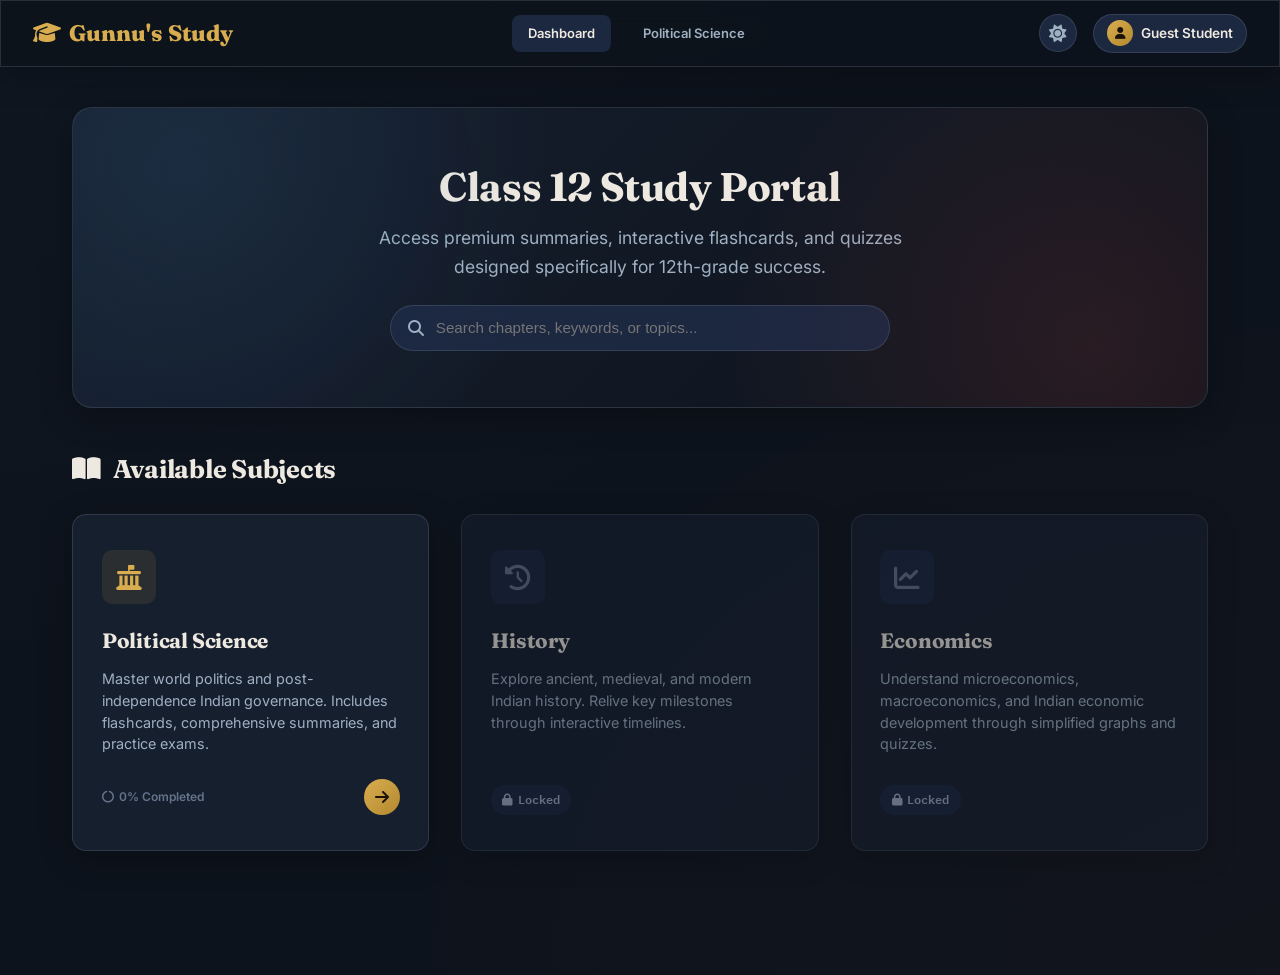
==== index.html @ feac38b7 "Initial commit: Restored dashboard study material portal with Visual Notes for Chapter 1" ====
<!DOCTYPE html>
<html lang="en" data-theme="dark">
<head>
  <meta charset="UTF-8">
  <meta name="viewport" content="width=device-width, initial-scale=1.0">
  <title>Gunnu's Study - Class 12 Portal</title>
  <!-- FontAwesome for Premium Icons -->
  <link rel="stylesheet" href="https://cdnjs.cloudflare.com/ajax/libs/font-awesome/6.4.0/css/all.min.css">
  <!-- Stylesheet -->
  <link rel="stylesheet" href="style.css">
</head>
<body>

  <!-- Glassmorphic Navbar -->
  <nav class="navbar glass">
    <a href="#" class="logo" id="nav-logo">
      <i class="fa-solid fa-graduation-cap"></i>
      <span>Gunnu's Study</span>
    </a>
    
    <div class="nav-links">
      <a href="#" class="nav-item active" id="nav-dashboard-link">Dashboard</a>
      <a href="#" class="nav-item" id="nav-polsci-link">Political Science</a>
    </div>

    <div class="nav-controls">
      <!-- Dark/Light Theme Toggle -->
      <button class="btn-theme" id="theme-toggle" aria-label="Toggle theme">
        <i class="fa-solid fa-sun"></i>
      </button>
      
      <!-- User Profile Badge -->
      <div class="user-badge">
        <div class="user-avatar">
          <i class="fa-solid fa-user"></i>
        </div>
        <span>Guest Student</span>
      </div>
    </div>
  </nav>

  <!-- Main Container -->
  <main class="main-container">

    <!-- VIEW 1: DASHBOARD -->
    <section id="view-dashboard" class="fade-in">
      <!-- Hero Section -->
      <div class="hero glass">
        <div class="hero-content">
          <h1>Class 12 Study Portal</h1>
          <p>Access premium summaries, interactive flashcards, and quizzes designed specifically for 12th-grade success.</p>
          <div class="search-box">
            <i class="fa-solid fa-magnifying-glass"></i>
            <input type="text" id="dashboard-search" placeholder="Search chapters, keywords, or topics...">
          </div>
        </div>
      </div>

      <!-- Subjects Grid -->
      <h2 class="dashboard-title">
        <i class="fa-solid fa-book-open"></i> Available Subjects
      </h2>
      <div class="subjects-grid">
        <!-- Political Science (Unlocked) -->
        <div class="subject-card glass" id="subject-card-polsci" style="cursor: pointer;">
          <div class="subject-icon">
            <i class="fa-solid fa-landmark-flag"></i>
          </div>
          <h3>Political Science</h3>
          <p>Master world politics and post-independence Indian governance. Includes flashcards, comprehensive summaries, and practice exams.</p>
          <div class="subject-footer">
            <span class="completion-status status-unread" id="dashboard-polsci-progress">
              <i class="fa-solid fa-circle-notch"></i> 0% Completed
            </span>
            <button class="btn-enter" aria-label="Enter Political Science">
              <i class="fa-solid fa-arrow-right"></i>
            </button>
          </div>
        </div>

        <!-- History (Locked) -->
        <div class="subject-card glass locked">
          <div class="subject-icon">
            <i class="fa-solid fa-clock-rotate-left"></i>
          </div>
          <h3>History</h3>
          <p>Explore ancient, medieval, and modern Indian history. Relive key milestones through interactive timelines.</p>
          <div class="subject-footer">
            <span class="badge-locked">
              <i class="fa-solid fa-lock"></i> Locked
            </span>
          </div>
        </div>

        <!-- Economics (Locked) -->
        <div class="subject-card glass locked">
          <div class="subject-icon">
            <i class="fa-solid fa-chart-line"></i>
          </div>
          <h3>Economics</h3>
          <p>Understand microeconomics, macroeconomics, and Indian economic development through simplified graphs and quizzes.</p>
          <div class="subject-footer">
            <span class="badge-locked">
              <i class="fa-solid fa-lock"></i> Locked
            </span>
          </div>
        </div>
      </div>
    </section>

    <!-- VIEW 2: SUBJECT DETAIL VIEW -->
    <section id="view-subject" class="fade-in" style="display: none;">
      <div class="subject-header-container">
        <button class="btn-back" id="btn-back-to-dashboard">
          <i class="fa-solid fa-arrow-left"></i> Back to Dashboard
        </button>
        
        <div class="subject-progress-container glass">
          <div class="progress-header">
            <span>Course Progress</span>
            <span id="subject-progress-text">0/4 Chapters (0%)</span>
          </div>
          <div class="progress-bar-bg">
            <div class="progress-bar-fill" id="subject-progress-bar"></div>
          </div>
        </div>
      </div>

      <div class="hero glass" style="padding: 2.5rem 2rem; margin-bottom: 2.5rem; text-align: left;">
        <h1 id="subject-view-title" style="font-size: 2.5rem; margin-bottom: 0.5rem;">Political Science</h1>
        <p id="subject-view-desc" style="margin: 0; max-width: 800px;">Explore the dynamics of World Politics and post-independence Indian Politics.</p>
      </div>

      <!-- Book 1 Sections (Contemporary World Politics) -->
      <div class="textbook-section">
        <h3 class="textbook-title">
          <i class="fa-solid fa-globe"></i> Book 1: Contemporary World Politics
        </h3>
        <div class="chapters-list" id="book1-chapters">
          <!-- Dynamically populated -->
        </div>
      </div>

      <!-- Book 2 Sections (Politics in India Since Independence) -->
      <div class="textbook-section">
        <h3 class="textbook-title">
          <i class="fa-solid fa-map-location-dot"></i> Book 2: Politics in India Since Independence
        </h3>
        <div class="chapters-list" id="book2-chapters">
          <!-- Dynamically populated -->
        </div>
      </div>
    </section>

    <!-- VIEW 3: CHAPTER STUDY VIEW -->
    <section id="view-chapter" class="fade-in" style="display: none;">
      <div style="margin-bottom: 2rem;">
        <button class="btn-back" id="btn-back-to-subject">
          <i class="fa-solid fa-arrow-left"></i> Back to Subject
        </button>
      </div>

      <div class="chapter-detail-grid">
        
        <!-- Sidebar Navigation -->
        <aside class="chapter-sidebar glass">
          <h3 class="sidebar-title">Book Chapters</h3>
          <ul class="sidebar-menu" id="sidebar-chapters-list">
            <!-- Dynamically populated -->
          </ul>
        </aside>

        <!-- Main Workspace -->
        <main class="study-workspace">
          
          <!-- Workspace Header -->
          <div class="study-header">
            <div class="study-header-top">
              <div>
                <span class="chapter-number" id="study-chapter-number">Chapter 1</span>
                <h2 class="study-title" id="study-chapter-title">The End of Bipolarity</h2>
              </div>
              <button class="btn-complete-checkbox" id="btn-toggle-complete">
                <i class="fa-regular fa-square" id="complete-icon"></i>
                <span id="complete-text">Mark Completed</span>
              </button>
            </div>

            <!-- Tabs: Notes, Flashcards, Quiz -->
            <div class="study-tabs">
              <button class="tab-btn active" data-tab="notes">
                <i class="fa-solid fa-file-invoice"></i> Summary Notes
              </button>
              <button class="tab-btn" data-tab="flashcards">
                <i class="fa-solid fa-clone"></i> Flashcards
              </button>
              <button class="tab-btn" data-tab="quiz">
                <i class="fa-solid fa-circle-question"></i> Practice Quiz
              </button>
            </div>
          </div>

          <!-- Study Panels -->
          <!-- Panel 1: Notes -->
          <div id="panel-notes" class="study-content-panel active fade-in">
            <div class="notes-container" id="notes-content">
              <!-- Dynamically populated notes -->
            </div>
          </div>

          <!-- Panel 2: Flashcards -->
          <div id="panel-flashcards" class="study-content-panel fade-in">
            <div class="flashcards-panel">
              <div class="flashcard" id="flashcard-element">
                <!-- Front Side -->
                <div class="card-face card-front">
                  <span class="card-hint">Key Question</span>
                  <p class="card-question" id="flashcard-question">What was the Bolshevik Revolution?</p>
                  <span class="card-click-tip">Click to reveal answer</span>
                </div>
                <!-- Back Side -->
                <div class="card-face card-back">
                  <span class="card-hint">Explanation</span>
                  <p class="card-answer" id="flashcard-answer">It was the 1917 socialist revolution in Russia that gave birth to the USSR.</p>
                  <span class="card-click-tip">Click to flip back</span>
                </div>
              </div>

              <!-- Controls -->
              <div class="flashcard-controls">
                <button class="btn-circle" id="btn-prev-card" aria-label="Previous card">
                  <i class="fa-solid fa-chevron-left"></i>
                </button>
                <span class="flashcard-counter" id="flashcard-counter-text">1 / 4</span>
                <button class="btn-circle" id="btn-next-card" aria-label="Next card">
                  <i class="fa-solid fa-chevron-right"></i>
                </button>
              </div>
            </div>
          </div>

          <!-- Panel 3: Quiz -->
          <div id="panel-quiz" class="study-content-panel fade-in">
            <div class="quiz-panel" id="quiz-question-view">
              <!-- Progress Indicator -->
              <div class="quiz-progress-bar">
                <div class="quiz-progress-fill" id="quiz-progress-fill"></div>
              </div>

              <div class="quiz-question-container">
                <h4 id="quiz-question-text">Which treaty led to the creation of the European Union?</h4>
                <div class="quiz-options-list" id="quiz-options-list">
                  <!-- Dynamically populated options -->
                </div>
              </div>

              <!-- Answer Feedback -->
              <div class="quiz-feedback" id="quiz-feedback-box">
                <h5 id="quiz-feedback-title">
                  <i class="fa-solid fa-circle-check"></i> Correct!
                </h5>
                <p id="quiz-feedback-explanation">Maastricht Treaty was signed in 1992, establishing the European Union.</p>
              </div>

              <div class="quiz-actions">
                <button class="btn-next-question" id="btn-next-question">
                  Next Question <i class="fa-solid fa-arrow-right"></i>
                </button>
              </div>
            </div>

            <!-- Quiz Score Summary Screen -->
            <div class="quiz-results" id="quiz-results-view">
              <div class="results-score-circle">
                <span class="results-score" id="results-score-text">3</span>
                <span class="results-total" id="results-total-text">/ 3</span>
              </div>
              <h4 id="results-headline">Outstanding Job!</h4>
              <p id="results-message">You've mastered this chapter's key points.</p>
              <button class="btn-reset-quiz" id="btn-reset-quiz">
                <i class="fa-solid fa-rotate-left"></i> Retake Quiz
              </button>
            </div>
          </div>

        </main>
      </div>
    </section>

  </main>

  <!-- Load data.js first, then app.js -->
  <script src="data.js"></script>
  <script src="app.js"></script>
</body>
</html>
---- style.css ----
@import url('https://fonts.googleapis.com/css2?family=Fraunces:opsz,wght@9..144,400;9..144,600;9..144,700;9..144,900&family=Inter:wght@400;500;600;700;800&family=IBM+Plex+Mono:wght@400;500;600&display=swap');

:root {
  /* Unified premium color scheme based on user's color tokens */
  --bg-primary: #0d131c;
  --bg-secondary: #161f2e;
  --bg-card: #161f2e;
  --bg-glass: rgba(13, 19, 28, 0.85);
  --bg-input: #1c2740;
  --border-color: rgba(159, 176, 194, 0.18);
  
  --text-primary: #eee9e0;
  --text-secondary: #9fb0c2;
  --text-muted: #64748b;
  
  --accent-color: #d9ad4f;
  --accent-hover: #c59b3c;
  --accent-gradient: linear-gradient(135deg, #d9ad4f 0%, #b3882f 100%);
  
  --ussr: #c1443b;
  --ussr-dim: #7a2d28;
  --usa: #3e7cb0;
  --usa-dim: #2b4d70;
  
  --success-color: #10b981;
  --danger-color: #ef4444;
  --warning-color: #f59e0b;
  
  --font-title: 'Fraunces', serif;
  --font-body: 'Inter', sans-serif;
  --font-mono: 'IBM Plex Mono', monospace;
  
  --border-radius-sm: 8px;
  --border-radius-md: 14px;
  --border-radius-lg: 20px;
  --glass-shadow: 0 8px 32px 0 rgba(0, 0, 0, 0.25);
  --box-shadow-glow: 0 0 20px rgba(217, 173, 79, 0.15);
  
  --transition-fast: 0.15s ease;
  --transition-normal: 0.3s cubic-bezier(0.4, 0, 0.2, 1);
  --transition-slow: 0.5s cubic-bezier(0.4, 0, 0.2, 1);
}

/* Light theme support (subtle switch) */
[data-theme="light"] {
  --bg-primary: #f5f7fa;
  --bg-secondary: #eef2f6;
  --bg-card: #ffffff;
  --bg-glass: rgba(245, 247, 250, 0.85);
  --bg-input: #e2e8f0;
  --border-color: rgba(100, 116, 139, 0.15);
  
  --text-primary: #0f172a;
  --text-secondary: #475569;
  --text-muted: #94a3b8;
  
  --accent-color: #b3882f;
  --accent-hover: #966f22;
  --accent-gradient: linear-gradient(135deg, #b3882f 0%, #8c661b 100%);
  
  --glass-shadow: 0 8px 32px 0 rgba(31, 38, 135, 0.05);
}

/* Base Styles */
* {
  box-sizing: border-box;
  margin: 0;
  padding: 0;
}

html {
  scroll-behavior: smooth;
}

body {
  font-family: var(--font-body);
  background-color: var(--bg-primary);
  color: var(--text-primary);
  min-height: 100vh;
  overflow-x: hidden;
  line-height: 1.65;
  -webkit-font-smoothing: antialiased;
  transition: background-color var(--transition-normal), color var(--transition-normal);
  background-image: 
    radial-gradient(at 0% 0%, rgba(62, 124, 176, 0.03) 0px, transparent 50%),
    radial-gradient(at 100% 100%, rgba(193, 68, 59, 0.03) 0px, transparent 50%);
}

a {
  text-decoration: none;
  color: var(--accent-color);
  transition: var(--transition-fast);
}
a:hover {
  color: var(--text-primary);
}

button {
  font-family: inherit;
  cursor: pointer;
  border: none;
  outline: none;
}

h1, h2, h3, h4 {
  font-family: var(--font-title);
  font-weight: 700;
  letter-spacing: -.01em;
  color: var(--text-primary);
  margin-bottom: 0.4em;
}

.mono {
  font-family: var(--font-mono);
}

/* Glassmorphism utility */
.glass {
  background: var(--bg-glass);
  backdrop-filter: blur(12px);
  -webkit-backdrop-filter: blur(12px);
  border: 1px solid var(--border-color);
  box-shadow: var(--glass-shadow);
}

/* Navbar */
.navbar {
  position: fixed;
  top: 0;
  left: 0;
  width: 100%;
  z-index: 100;
  padding: 0.8rem 2rem;
  display: flex;
  justify-content: space-between;
  align-items: center;
  transition: all var(--transition-normal);
  border-bottom: 1px solid var(--border-color);
}

.logo {
  font-family: var(--font-title);
  font-weight: 800;
  font-size: 1.4rem;
  color: var(--accent-color);
  display: flex;
  align-items: center;
  gap: 0.5rem;
}

.logo i {
  color: var(--accent-color);
}

.nav-links {
  display: flex;
  gap: 1rem;
  align-items: center;
}

.nav-item {
  color: var(--text-secondary);
  font-weight: 600;
  font-size: 13px;
  padding: 0.5rem 1rem;
  border-radius: var(--border-radius-sm);
  transition: all var(--transition-fast);
}

.nav-item:hover, .nav-item.active {
  color: var(--text-primary);
  background-color: var(--bg-input);
}

.nav-controls {
  display: flex;
  align-items: center;
  gap: 1rem;
}

.btn-theme {
  width: 38px;
  height: 38px;
  border-radius: 50%;
  background: var(--bg-input);
  border: 1px solid var(--border-color);
  color: var(--text-secondary);
  display: flex;
  align-items: center;
  justify-content: center;
  font-size: 1.1rem;
  transition: all var(--transition-fast);
}

.btn-theme:hover {
  transform: rotate(15deg) scale(1.05);
  color: var(--accent-color);
  box-shadow: var(--box-shadow-glow);
}

.user-badge {
  display: flex;
  align-items: center;
  gap: 0.5rem;
  padding: 0.35rem 0.8rem;
  border-radius: 50px;
  background: var(--bg-input);
  border: 1px solid var(--border-color);
  font-size: 0.85rem;
  font-weight: 600;
}

.user-avatar {
  width: 26px;
  height: 26px;
  border-radius: 50%;
  background: var(--accent-gradient);
  color: #1a1206;
  display: flex;
  align-items: center;
  justify-content: center;
  font-size: 0.75rem;
}

/* App Layout & Main Content */
.main-container {
  margin-top: 75px;
  padding: 2rem;
  max-width: 1200px;
  margin-left: auto;
  margin-right: auto;
  min-height: calc(100vh - 75px);
}

/* Hero Section */
.hero {
  text-align: center;
  padding: 3.5rem 2rem;
  border-radius: var(--border-radius-lg);
  margin-bottom: 2.5rem;
  position: relative;
  overflow: hidden;
  background: linear-gradient(135deg, var(--bg-secondary) 0%, var(--bg-primary) 100%);
  border: 1px solid var(--border-color);
}

.hero::before, .hero::after {
  content: "";
  position: absolute;
  inset: 0;
  pointer-events: none;
  background: 
    radial-gradient(circle at 10% 20%, rgba(62,124,176,0.08), transparent 35%),
    radial-gradient(circle at 90% 80%, rgba(193,68,59,0.08), transparent 35%);
}

.hero-content h1 {
  font-size: 2.5rem;
  line-height: 1.15;
  margin-bottom: 0.8rem;
  color: var(--text-primary);
}

.hero-content p {
  color: var(--text-secondary);
  font-size: 1.1rem;
  max-width: 600px;
  margin: 0 auto 1.5rem auto;
}

.search-box {
  display: flex;
  max-width: 500px;
  margin: 0 auto;
  position: relative;
}

.search-box input {
  width: 100%;
  padding: 0.85rem 1.25rem 0.85rem 2.8rem;
  border-radius: 50px;
  border: 1px solid var(--border-color);
  background: var(--bg-input);
  color: var(--text-primary);
  font-size: 0.95rem;
  transition: all var(--transition-normal);
}

.search-box input:focus {
  outline: none;
  border-color: var(--accent-color);
  box-shadow: var(--box-shadow-glow);
}

.search-box i {
  position: absolute;
  left: 1.1rem;
  top: 50%;
  transform: translateY(-50%);
  color: var(--text-secondary);
}

/* Dashboard: Subject Cards Grid */
.dashboard-title {
  font-family: var(--font-title);
  font-weight: 700;
  font-size: 1.6rem;
  margin-bottom: 1.5rem;
  display: flex;
  align-items: center;
  gap: 0.75rem;
}

.subjects-grid {
  display: grid;
  grid-template-columns: repeat(auto-fill, minmax(320px, 1fr));
  gap: 2rem;
}

.subject-card {
  padding: 2.2rem 1.8rem;
  border-radius: var(--border-radius-md);
  transition: all var(--transition-normal);
  display: flex;
  flex-direction: column;
  height: 100%;
  position: relative;
  background: var(--bg-card);
  border: 1px solid var(--border-color);
}

.subject-card::before {
  content: '';
  position: absolute;
  top: 0;
  left: 0;
  width: 4px;
  height: 100%;
  background: var(--accent-gradient);
  opacity: 0;
  transition: opacity var(--transition-fast);
}

.subject-card:hover {
  transform: translateY(-5px);
  border-color: var(--accent-color);
  box-shadow: var(--box-shadow-glow);
}

.subject-card:hover::before {
  opacity: 1;
}

.subject-card.locked {
  opacity: 0.6;
  cursor: not-allowed;
}

.subject-card.locked:hover {
  transform: none;
  border-color: var(--border-color);
  box-shadow: none;
}

.subject-icon {
  width: 54px;
  height: 54px;
  border-radius: 10px;
  background: rgba(217, 173, 79, 0.1);
  display: flex;
  align-items: center;
  justify-content: center;
  font-size: 1.6rem;
  color: var(--accent-color);
  margin-bottom: 1.25rem;
  transition: all var(--transition-normal);
}

.subject-card:hover .subject-icon {
  background: var(--accent-gradient);
  color: #1a1206;
  transform: scale(1.05) rotate(3deg);
}

.subject-card.locked .subject-icon {
  background: var(--bg-input);
  color: var(--text-muted);
}

.subject-card h3 {
  font-family: var(--font-title);
  font-weight: 700;
  font-size: 1.3rem;
  margin-bottom: 0.6rem;
}

.subject-card p {
  color: var(--text-secondary);
  font-size: 0.9rem;
  line-height: 1.5;
  margin-bottom: 1.5rem;
  flex-grow: 1;
}

.subject-footer {
  display: flex;
  justify-content: space-between;
  align-items: center;
}

.badge-locked {
  background: var(--bg-input);
  color: var(--text-secondary);
  padding: 0.3rem 0.7rem;
  border-radius: 50px;
  font-size: 0.75rem;
  font-weight: 600;
  display: flex;
  align-items: center;
  gap: 0.3rem;
  font-family: var(--font-mono);
}

.btn-enter {
  width: 36px;
  height: 36px;
  border-radius: 50%;
  background: var(--accent-gradient);
  color: #1a1206;
  display: flex;
  align-items: center;
  justify-content: center;
  font-size: 1rem;
  transition: all var(--transition-normal);
}

.subject-card:hover .btn-enter {
  transform: translateX(4px);
}

/* Subject View Layout */
.subject-header-container {
  display: flex;
  justify-content: space-between;
  align-items: center;
  margin-bottom: 2rem;
  gap: 1rem;
}

.btn-back {
  padding: 0.65rem 1.1rem;
  border-radius: var(--border-radius-sm);
  background: var(--bg-secondary);
  color: var(--text-secondary);
  font-weight: 600;
  font-size: 0.85rem;
  display: inline-flex;
  align-items: center;
  gap: 0.5rem;
  transition: all var(--transition-fast);
  border: 1px solid var(--border-color);
}

.btn-back:hover {
  color: var(--text-primary);
  border-color: var(--accent-color);
  transform: translateX(-4px);
}

.subject-progress-container {
  background: var(--bg-secondary);
  border: 1px solid var(--border-color);
  padding: 1.2rem;
  border-radius: var(--border-radius-md);
  min-width: 260px;
}

.progress-header {
  display: flex;
  justify-content: space-between;
  margin-bottom: 0.5rem;
  font-size: 0.8rem;
  font-weight: 600;
  color: var(--text-secondary);
}

.progress-bar-bg {
  height: 6px;
  background: var(--bg-primary);
  border-radius: 4px;
  overflow: hidden;
}

.progress-bar-fill {
  height: 100%;
  background: var(--accent-gradient);
  width: 0%;
  transition: width 0.6s ease;
}

/* Textbook Sections */
.textbook-section {
  margin-bottom: 3rem;
}

.textbook-title {
  font-family: var(--font-title);
  font-weight: 700;
  font-size: 1.4rem;
  margin-bottom: 1.5rem;
  color: var(--accent-color);
  display: flex;
  align-items: center;
  gap: 0.5rem;
}

.chapters-list {
  display: grid;
  grid-template-columns: repeat(auto-fill, minmax(340px, 1fr));
  gap: 1.5rem;
}

.chapter-card {
  padding: 1.6rem;
  border-radius: var(--border-radius-md);
  border: 1px solid var(--border-color);
  background: var(--bg-card);
  transition: all var(--transition-normal);
  display: flex;
  flex-direction: column;
  justify-content: space-between;
  cursor: pointer;
}

.chapter-card:hover {
  transform: translateY(-3px);
  border-color: var(--accent-color);
  box-shadow: var(--box-shadow-glow);
}

.chapter-number {
  font-family: var(--font-mono);
  font-size: 11px;
  font-weight: 700;
  color: var(--accent-color);
  text-transform: uppercase;
  margin-bottom: 0.5rem;
  letter-spacing: 0.05em;
}

.chapter-card h4 {
  font-family: var(--font-title);
  font-weight: 600;
  font-size: 1.1rem;
  margin-bottom: 0.6rem;
  line-height: 1.35;
}

.chapter-card p {
  color: var(--text-secondary);
  font-size: 0.85rem;
  line-height: 1.5;
  margin-bottom: 1.25rem;
  flex-grow: 1;
}

.chapter-card-footer {
  display: flex;
  justify-content: space-between;
  align-items: center;
  padding-top: 0.85rem;
  border-top: 1px dashed var(--border-color);
}

.completion-status {
  display: flex;
  align-items: center;
  gap: 0.35rem;
  font-size: 0.75rem;
  font-weight: 600;
}

.status-unread {
  color: var(--text-muted);
}

.status-completed {
  color: var(--success-color);
}

.chapter-tools {
  display: flex;
  gap: 0.4rem;
}

.tool-tag {
  font-size: 10px;
  padding: 0.2rem 0.4rem;
  border-radius: 4px;
  background: var(--bg-input);
  color: var(--text-secondary);
  font-weight: 500;
}

/* Chapter Detail View Layout */
.chapter-detail-grid {
  display: grid;
  grid-template-columns: 260px 1fr;
  gap: 2rem;
  align-items: start;
}

/* Chapter Sidebar */
.chapter-sidebar {
  position: sticky;
  top: 90px;
  padding: 1.25rem;
  border-radius: var(--border-radius-md);
  max-height: calc(100vh - 110px);
  overflow-y: auto;
  border: 1px solid var(--border-color);
}

.sidebar-title {
  font-family: var(--font-title);
  font-weight: 700;
  font-size: 1rem;
  margin-bottom: 0.85rem;
  padding-bottom: 0.5rem;
  border-bottom: 1px solid var(--border-color);
}

.sidebar-menu {
  list-style: none;
}

.sidebar-menu-item {
  padding: 0.65rem 0.85rem;
  border-radius: var(--border-radius-sm);
  margin-bottom: 0.4rem;
  font-size: 0.85rem;
  cursor: pointer;
  color: var(--text-secondary);
  transition: all var(--transition-fast);
  white-space: nowrap;
  overflow: hidden;
  text-overflow: ellipsis;
  display: flex;
  align-items: center;
  gap: 0.5rem;
}

.sidebar-menu-item:hover {
  background: rgba(217, 173, 79, 0.05);
  color: var(--text-primary);
}

.sidebar-menu-item.active {
  background: var(--accent-color);
  color: #1a1206;
  font-weight: 700;
}

/* Study Workspace */
.study-workspace {
  background: var(--bg-card);
  border-radius: var(--border-radius-md);
  border: 1px solid var(--border-color);
  padding: 2.2rem;
  min-height: 500px;
  display: flex;
  flex-direction: column;
}

.study-header {
  border-bottom: 1px solid var(--border-color);
  padding-bottom: 1.25rem;
  margin-bottom: 2rem;
}

.study-header-top {
  display: flex;
  justify-content: space-between;
  align-items: flex-start;
  margin-bottom: 1rem;
  gap: 1rem;
}

.study-title {
  font-family: var(--font-title);
  font-weight: 800;
  font-size: 1.6rem;
}

.btn-complete-checkbox {
  display: flex;
  align-items: center;
  gap: 0.5rem;
  padding: 0.45rem 0.85rem;
  border-radius: 50px;
  border: 1px solid var(--border-color);
  background: var(--bg-input);
  color: var(--text-secondary);
  font-size: 0.8rem;
  font-weight: 600;
  transition: all var(--transition-fast);
}

.btn-complete-checkbox:hover {
  border-color: var(--success-color);
  color: var(--text-primary);
}

.btn-complete-checkbox.completed {
  background: var(--success-color);
  color: white;
  border-color: var(--success-color);
}

/* Mode Switcher Tabs */
.study-tabs {
  display: flex;
  gap: 0.5rem;
  margin-top: 1rem;
}

.tab-btn {
  padding: 0.55rem 1.1rem;
  border-radius: 6px;
  font-weight: 600;
  font-size: 0.85rem;
  color: var(--text-secondary);
  background: var(--bg-input);
  border: 1px solid transparent;
  transition: all var(--transition-fast);
  display: flex;
  align-items: center;
  gap: 0.5rem;
}

.tab-btn:hover {
  color: var(--text-primary);
  background: rgba(217, 173, 79, 0.05);
}

.tab-btn.active {
  background: var(--accent-color);
  color: #1a1206;
  border-color: var(--accent-color);
  box-shadow: 0 4px 6px -1px rgba(0, 0, 0, 0.03);
}

/* Content Area styling */
.study-content-panel {
  display: none;
  flex-grow: 1;
}

.study-content-panel.active {
  display: block;
}

/* Notes Reader CSS */
.notes-container {
  line-height: 1.7;
  color: var(--text-secondary);
}

.notes-container h3 {
  font-family: var(--font-title);
  color: var(--text-primary);
  font-size: 1.3rem;
  margin-top: 2rem;
  margin-bottom: 0.8rem;
  font-weight: 700;
  border-left: 4px solid var(--accent-color);
  padding-left: 0.65rem;
}

.notes-container h3:first-of-type {
  margin-top: 0;
}

.notes-container p {
  margin-bottom: 1.15rem;
  font-size: 1rem;
}

.notes-container ul, .notes-container ol {
  margin-left: 1.3rem;
  margin-bottom: 1.3rem;
}

.notes-container li {
  margin-bottom: 0.45rem;
  font-size: 1rem;
}

.notes-container strong {
  color: var(--text-primary);
  font-weight: 600;
}

/* ---------- CUSTOM NOTES VISUALS (from user page) ---------- */
.part-tag {
  font-family: var(--font-mono);
  font-size: 11px;
  letter-spacing: .2em;
  text-transform: uppercase;
  color: var(--accent-color);
  display: block;
  margin-bottom: 8px;
}

.lead {
  color: var(--text-secondary);
  font-size: 15.5px;
  max-width: 680px;
  margin-bottom: 1.5rem;
}

.divider {
  display: flex;
  align-items: center;
  gap: 10px;
  margin: 40px 0 -10px 0;
  opacity: .5;
}
.divider svg {
  width: 100%;
  height: 14px;
}

.stat-card {
  background: var(--bg-primary);
  border: 1px solid var(--border-color);
  border-radius: var(--border-radius-md);
  padding: 18px 20px;
}
.stat-card h4 {
  font-size: 12.5px;
  color: var(--accent-color);
  text-transform: uppercase;
  letter-spacing: .08em;
  margin-bottom: 6px;
  font-family: var(--font-mono);
  font-weight: 600;
}
.stat-card p {
  margin: 0;
  font-size: 14px;
  color: var(--text-secondary);
}

.timeline {
  position: relative;
  margin-top: 30px;
  padding-left: 28px;
}
.timeline::before {
  content: "";
  position: absolute;
  left: 5px;
  top: 6px;
  bottom: 6px;
  width: 2px;
  background: linear-gradient(var(--usa), var(--accent-color), var(--ussr));
}
.t-item {
  position: relative;
  padding-bottom: 24px;
}
.t-item:last-child {
  padding-bottom: 0;
}
.t-item::before {
  content: "";
  position: absolute;
  left: -28px;
  top: 4px;
  width: 10px;
  height: 10px;
  border-radius: 50%;
  background: var(--accent-color);
  box-shadow: 0 0 0 4px rgba(217, 173, 79, 0.15);
}
.t-year {
  font-family: var(--font-mono);
  color: var(--accent-color);
  font-weight: 600;
  font-size: 13.5px;
}
.t-text {
  color: var(--text-secondary);
  font-size: 14px;
  margin-top: 2px;
}
.t-text strong {
  color: var(--text-primary);
}

.concepts-wrap {
  margin-top: 20px;
  display: flex;
  flex-direction: column;
  gap: 10px;
}
details.concept {
  background: var(--bg-primary);
  border: 1px solid var(--border-color);
  border-radius: var(--border-radius-md);
  overflow: hidden;
  border-left: 4px solid var(--text-secondary);
  transition: all 0.2s;
}
details.concept[data-side="red"] { border-left-color: var(--ussr); }
details.concept[data-side="blue"] { border-left-color: var(--usa); }
details.concept[data-side="gold"] { border-left-color: var(--accent-color); }
details.concept summary {
  cursor: pointer;
  list-style: none;
  padding: 14px 18px;
  display: flex;
  align-items: center;
  gap: 12px;
  font-family: var(--font-title);
  font-weight: 600;
  font-size: 15.5px;
}
details.concept summary::-webkit-details-marker { display: none; }
details.concept summary::after {
  content: "+";
  margin-left: auto;
  font-family: var(--font-mono);
  font-size: 18px;
  color: var(--accent-color);
  transition: transform .2s;
}
details.concept[open] summary::after { transform: rotate(45deg); }
details.concept .num {
  font-family: var(--font-mono);
  font-size: 11px;
  color: var(--text-secondary);
  background: var(--bg-input);
  padding: 3px 8px;
  border-radius: 6px;
  flex-shrink: 0;
}
.concept-body {
  padding: 0 18px 18px 18px;
  color: var(--text-secondary);
  font-size: 14px;
}
.concept-body p { margin: 0 0 10px 0; }
.concept-body ul { margin: 8px 0 12px 0; padding-left: 20px; }
.concept-body li { margin-bottom: 5px; }
.concept-body strong { color: var(--text-primary); }

.tag-line { display: flex; gap: 8px; flex-wrap: wrap; margin-bottom: 12px; }
.tag-line span {
  font-family: var(--font-mono);
  font-size: 10px;
  text-transform: uppercase;
  letter-spacing: .05em;
  padding: 3px 8px;
  border-radius: 100px;
  border: 1px solid var(--border-color);
  color: var(--text-secondary);
}

.callout {
  border-radius: 10px;
  padding: 12px 14px;
  font-size: 13px;
  margin: 10px 0;
  background: var(--bg-input);
}
.callout.exam { border-left: 3px solid var(--accent-color); }
.callout.mistake { border-left: 3px solid var(--ussr); }
.callout.ncert { border-left: 3px solid var(--usa); }

.flow { display: flex; flex-direction: column; align-items: center; gap: 0; margin: 24px 0; }
.flow-box {
  background: var(--bg-input);
  border: 1px solid var(--border-color);
  border-radius: 10px;
  padding: 10px 16px;
  font-size: 13px;
  text-align: center;
  max-width: 400px;
  width: 100%;
  font-weight: 600;
  color: var(--text-primary);
}
.flow-box.red { border-color: var(--ussr); background: linear-gradient(180deg, rgba(193,68,59,.12), transparent); }
.flow-box.blue { border-color: var(--usa); background: linear-gradient(180deg, rgba(62,124,176,.12), transparent); }
.flow-box.gold { border-color: var(--accent-color); background: linear-gradient(180deg, rgba(217,173,79,.14), transparent); }
.flow-arrow { color: var(--accent-color); font-size: 18px; line-height: 1; margin: 2px 0; }
.flow-title {
  font-family: var(--font-mono);
  font-size: 11px;
  letter-spacing: .1em;
  text-transform: uppercase;
  color: var(--accent-color);
  margin-bottom: 12px;
}

.mindmap-box {
  background: var(--bg-primary);
  border: 1px solid var(--border-color);
  border-radius: var(--border-radius-md);
  padding: 24px;
  margin: 20px 0;
  overflow-x: auto;
}
.orgchart { text-align: center; min-width: 600px; }
.oc-root {
  display: inline-block;
  padding: 10px 20px;
  border-radius: 8px;
  font-weight: 700;
  background: var(--accent-color);
  color: #1a1206;
  font-family: var(--font-title);
  font-size: 15px;
  margin-bottom: 0;
}
.oc-level { display: flex; justify-content: center; gap: 0; margin-top: 0; }
.oc-branch { flex: 1; padding: 0 8px; position: relative; }
.oc-branch::before {
  content: "";
  display: block;
  height: 24px;
  width: 2px;
  background: var(--border-color);
  margin: 0 auto;
}
.oc-node {
  padding: 8px 10px;
  border-radius: 8px;
  font-size: 12px;
  font-weight: 700;
  font-family: var(--font-mono);
  letter-spacing: .02em;
  margin-bottom: 8px;
}
.oc-node.red { background: rgba(193, 68, 59, 0.15); color: #f2b9b3; border: 1px solid var(--ussr); }
.oc-node.blue { background: rgba(62, 124, 176, 0.15); color: #b9d3ea; border: 1px solid var(--usa); }
.oc-node.gold { background: rgba(217, 173, 79, 0.15); color: #f0d8a0; border: 1px solid var(--accent-color); }
.oc-leaf { font-size: 11.5px; color: var(--text-secondary); text-align: left; padding-left: 6px; list-style: none; }
.oc-leaf li { margin-bottom: 4px; }
.oc-leaf li::before { content: "— "; color: var(--accent-color); }

.table-wrap { overflow-x: auto; margin: 18px 0 24px 0; border-radius: var(--border-radius-md); border: 1px solid var(--border-color); }
table { border-collapse: collapse; width: 100%; font-size: 13px; min-width: 460px; }
thead th {
  background: var(--bg-input);
  color: var(--accent-color);
  text-align: left;
  padding: 10px 12px;
  font-family: var(--font-mono);
  font-size: 11px;
  text-transform: uppercase;
  letter-spacing: .05em;
}
tbody td { padding: 10px 12px; border-top: 1px solid var(--border-color); color: var(--text-secondary); }
tbody tr:nth-child(odd) { background: rgba(255,255,255,.01); }
tbody td:first-child { color: var(--text-primary); font-weight: 600; }

.glossary-grid { display: grid; grid-template-columns: repeat(2,1fr); gap: 10px; margin-top: 18px; }
@media(max-width:700px){ .glossary-grid{ grid-template-columns: 1fr; } }
.term-card {
  background: var(--bg-primary);
  border: 1px solid var(--border-color);
  border-radius: 10px;
  padding: 12px 14px;
}
.term-card h4 { font-size: 13.5px; margin-bottom: 4px; color: var(--accent-color); font-family: var(--font-title);}
.term-card p { margin: 0; font-size: 12.5px; color: var(--text-secondary); }

.pyq-item {
  background: var(--bg-primary);
  border: 1px solid var(--border-color);
  border-radius: var(--border-radius-md);
  padding: 16px 18px;
  margin-bottom: 12px;
}
.mark-pill {
  font-family: var(--font-mono);
  font-size: 10.5px;
  padding: 3px 8px;
  border-radius: 100px;
  background: var(--accent-color);
  color: #1a1206;
  font-weight: 700;
  margin-right: 8px;
}
.pyq-q { font-weight: 600; color: var(--text-primary); margin: 6px 0 4px 0; }
.pyq-a { color: var(--text-secondary); font-size: 13.5px; }

.trick-card {
  background: linear-gradient(135deg, rgba(217,173,79,.08), transparent);
  border: 1px dashed var(--accent-color);
  border-radius: var(--border-radius-md);
  padding: 14px 18px;
  margin-bottom: 12px;
}
.trick-card h4 { color: var(--accent-color); font-size: 14px; margin-bottom: 6px; }

.revision-box {
  background: var(--bg-primary);
  border: 2px solid var(--accent-color);
  border-radius: var(--border-radius-md);
  padding: 20px;
  margin: 18px 0;
}
.revision-box h4 { color: var(--accent-color); font-size: 14px; margin-bottom: 8px; }
.revision-box ul { margin: 0; padding-left: 18px; color: var(--text-secondary); font-size: 13.5px; }
.revision-box li { margin-bottom: 5px; }

/* ---------- INTERACTIVE HUB STYLES (inside Summary tabs) ---------- */
.flashcards-panel {
  display: flex;
  flex-direction: column;
  align-items: center;
  justify-content: center;
  padding: 2rem 0;
  perspective: 1000px;
}

.flashcard {
  width: 100%;
  max-width: 500px;
  height: 300px;
  cursor: pointer;
  position: relative;
  transform-style: preserve-3d;
  transition: transform var(--transition-slow);
}

.flashcard.flipped {
  transform: rotateY(180deg);
}

.card-face {
  position: absolute;
  width: 100%;
  height: 100%;
  backface-visibility: hidden;
  border-radius: var(--border-radius-md);
  border: 1px solid var(--border-color);
  padding: 2rem;
  display: flex;
  flex-direction: column;
  align-items: center;
  justify-content: center;
  text-align: center;
  box-shadow: 0 10px 25px rgba(0, 0, 0, 0.1);
}

.card-front {
  background: var(--bg-secondary);
  color: var(--text-primary);
}

.card-back {
  background: var(--accent-gradient);
  color: #1a1206;
  transform: rotateY(180deg);
  overflow-y: auto;
}

.card-hint {
  font-family: var(--font-mono);
  font-size: 11px;
  text-transform: uppercase;
  letter-spacing: 0.1em;
  color: var(--accent-color);
  position: absolute;
  top: 1.5rem;
}

.card-back .card-hint {
  color: #1a1206;
  opacity: 0.8;
}

.card-question {
  font-family: var(--font-title);
  font-size: 1.3rem;
  font-weight: 700;
  line-height: 1.4;
}

.card-answer {
  font-size: 1.05rem;
  line-height: 1.6;
}

.card-click-tip {
  font-size: 11px;
  color: var(--text-muted);
  position: absolute;
  bottom: 1.5rem;
}

.card-back .card-click-tip {
  color: #1a1206;
  opacity: 0.8;
}

.flashcard-controls {
  display: flex;
  align-items: center;
  gap: 1.5rem;
  margin-top: 1.5rem;
}

.btn-circle {
  width: 44px;
  height: 44px;
  border-radius: 50%;
  background: var(--bg-input);
  border: 1px solid var(--border-color);
  color: var(--text-primary);
  display: flex;
  align-items: center;
  justify-content: center;
  font-size: 1.1rem;
  transition: all var(--transition-fast);
}

.btn-circle:hover:not(:disabled) {
  background: var(--accent-color);
  color: #1a1206;
  border-color: var(--accent-color);
  transform: scale(1.05);
}

.btn-circle:disabled {
  opacity: 0.4;
  cursor: not-allowed;
}

.flashcard-counter {
  font-family: var(--font-mono);
  font-weight: 600;
  font-size: 13.5px;
  color: var(--text-secondary);
}

/* Quiz Interface */
.quiz-panel {
  max-width: 650px;
  margin: 0 auto;
}

.quiz-progress-bar {
  height: 6px;
  background: var(--bg-input);
  border-radius: 3px;
  margin-bottom: 2rem;
  overflow: hidden;
}

.quiz-progress-fill {
  height: 100%;
  background: var(--accent-color);
  width: 0%;
  transition: width var(--transition-normal);
}

.quiz-question-container h4 {
  font-family: var(--font-title);
  font-size: 1.25rem;
  font-weight: 700;
  margin-bottom: 1.5rem;
  line-height: 1.4;
}

.quiz-options-list {
  display: flex;
  flex-direction: column;
  gap: 0.85rem;
  margin-bottom: 2rem;
}

.quiz-option {
  width: 100%;
  padding: 12px 16px;
  border-radius: var(--border-radius-md);
  border: 1px solid var(--border-color);
  background: var(--bg-secondary);
  color: var(--text-primary);
  text-align: left;
  font-size: 14px;
  font-weight: 500;
  transition: all var(--transition-fast);
  display: flex;
  align-items: center;
  justify-content: space-between;
}

.quiz-option:hover:not(.disabled) {
  border-color: var(--accent-color);
  background: rgba(217, 173, 79, 0.05);
  transform: translateX(4px);
}

.quiz-option.correct {
  border-color: var(--success-color);
  background: rgba(16, 185, 129, 0.12);
  color: #34d399;
}

.quiz-option.incorrect {
  border-color: var(--danger-color);
  background: rgba(239, 68, 68, 0.12);
  color: #f87171;
}

.quiz-option.disabled {
  cursor: default;
}

.quiz-feedback {
  background: var(--bg-input);
  border: 1px solid var(--border-color);
  padding: 1.25rem;
  border-radius: var(--border-radius-md);
  margin-bottom: 2rem;
  display: none;
  animation: fadeIn var(--transition-fast);
}

.quiz-feedback h5 {
  font-family: var(--font-title);
  font-weight: 700;
  font-size: 1rem;
  margin-bottom: 0.4rem;
}

.quiz-feedback.correct-feedback h5 {
  color: var(--success-color);
}

.quiz-feedback.incorrect-feedback h5 {
  color: var(--danger-color);
}

.quiz-feedback p {
  font-size: 0.9rem;
  line-height: 1.5;
  color: var(--text-secondary);
}

.btn-next-question {
  padding: 0.75rem 1.6rem;
  border-radius: 50px;
  background: var(--accent-gradient);
  color: #1a1206;
  font-weight: 700;
  font-size: 0.9rem;
  transition: all var(--transition-fast);
}

.btn-next-question:hover {
  transform: translateY(-2px);
  box-shadow: var(--box-shadow-glow);
}

/* Quiz Results Card */
.quiz-results {
  text-align: center;
  padding: 2rem;
  display: none;
  animation: scaleIn var(--transition-normal);
}

.results-score-circle {
  width: 100px;
  height: 100px;
  border-radius: 50%;
  background: var(--accent-gradient);
  color: #1a1206;
  display: flex;
  flex-direction: column;
  align-items: center;
  justify-content: center;
  margin: 0 auto 1.25rem auto;
  box-shadow: var(--box-shadow-glow);
  font-family: var(--font-title);
}

.results-score {
  font-size: 2.2rem;
  font-weight: 800;
}

.results-total {
  font-size: 0.8rem;
  opacity: 0.8;
}

.quiz-results h4 {
  font-family: var(--font-title);
  font-weight: 700;
  font-size: 1.5rem;
  margin-bottom: 0.5rem;
}

.quiz-results p {
  color: var(--text-secondary);
  margin-bottom: 1.75rem;
  font-size: 0.9rem;
}

.btn-reset-quiz {
  padding: 0.75rem 1.6rem;
  border-radius: 50px;
  background: transparent;
  border: 1px solid var(--accent-color);
  color: var(--accent-color);
  font-weight: 600;
  transition: all var(--transition-fast);
}

.btn-reset-quiz:hover {
  background: rgba(217, 173, 79, 0.08);
}

/* Autocomplete search dropdown inside dashboard */
.search-results-dropdown {
  position: absolute;
  top: calc(100% + 10px);
  left: 50%;
  transform: translateX(-50%);
  width: 100%;
  max-width: 500px;
  max-height: 250px;
  overflow-y: auto;
  border-radius: var(--border-radius-md);
  border: 1px solid var(--border-color);
  box-shadow: 0 10px 25px rgba(0,0,0,0.15);
  z-index: 10;
  display: none;
  text-align: left;
  background: var(--bg-card);
}

/* Animations */
@keyframes fadeIn {
  from { opacity: 0; transform: translateY(8px); }
  to { opacity: 1; transform: translateY(0); }
}

@keyframes scaleIn {
  from { opacity: 0; transform: scale(0.97); }
  to { opacity: 1; transform: scale(1); }
}

.fade-in {
  animation: fadeIn 0.35s ease forwards;
}

/* Custom Scrollbar */
::-webkit-scrollbar {
  width: 6px;
  height: 6px;
}
::-webkit-scrollbar-track {
  background: var(--bg-primary);
}
::-webkit-scrollbar-thumb {
  background: var(--border-color);
  border-radius: 4px;
}
::-webkit-scrollbar-thumb:hover {
  background: var(--text-muted);
}

/* Responsive styles */
@media (max-width: 1024px) {
  .chapter-detail-grid {
    grid-template-columns: 1fr;
  }
  .chapter-sidebar {
    position: static;
    max-height: none;
    overflow-y: visible;
  }
  .sidebar-menu {
    display: flex;
    overflow-x: auto;
    gap: 0.5rem;
    padding-bottom: 0.5rem;
  }
  .sidebar-menu-item {
    margin-bottom: 0;
  }
}

@media (max-width: 768px) {
  .navbar {
    padding: 0.8rem 1rem;
  }
  .nav-links {
    display: none;
  }
  .main-container {
    padding: 1rem;
  }
  .hero-content h1 {
    font-size: 2rem;
  }
  .study-workspace {
    padding: 1.5rem;
  }
  .study-header-top {
    flex-direction: column;
    align-items: flex-start;
  }
  .study-tabs {
    flex-wrap: wrap;
  }
}
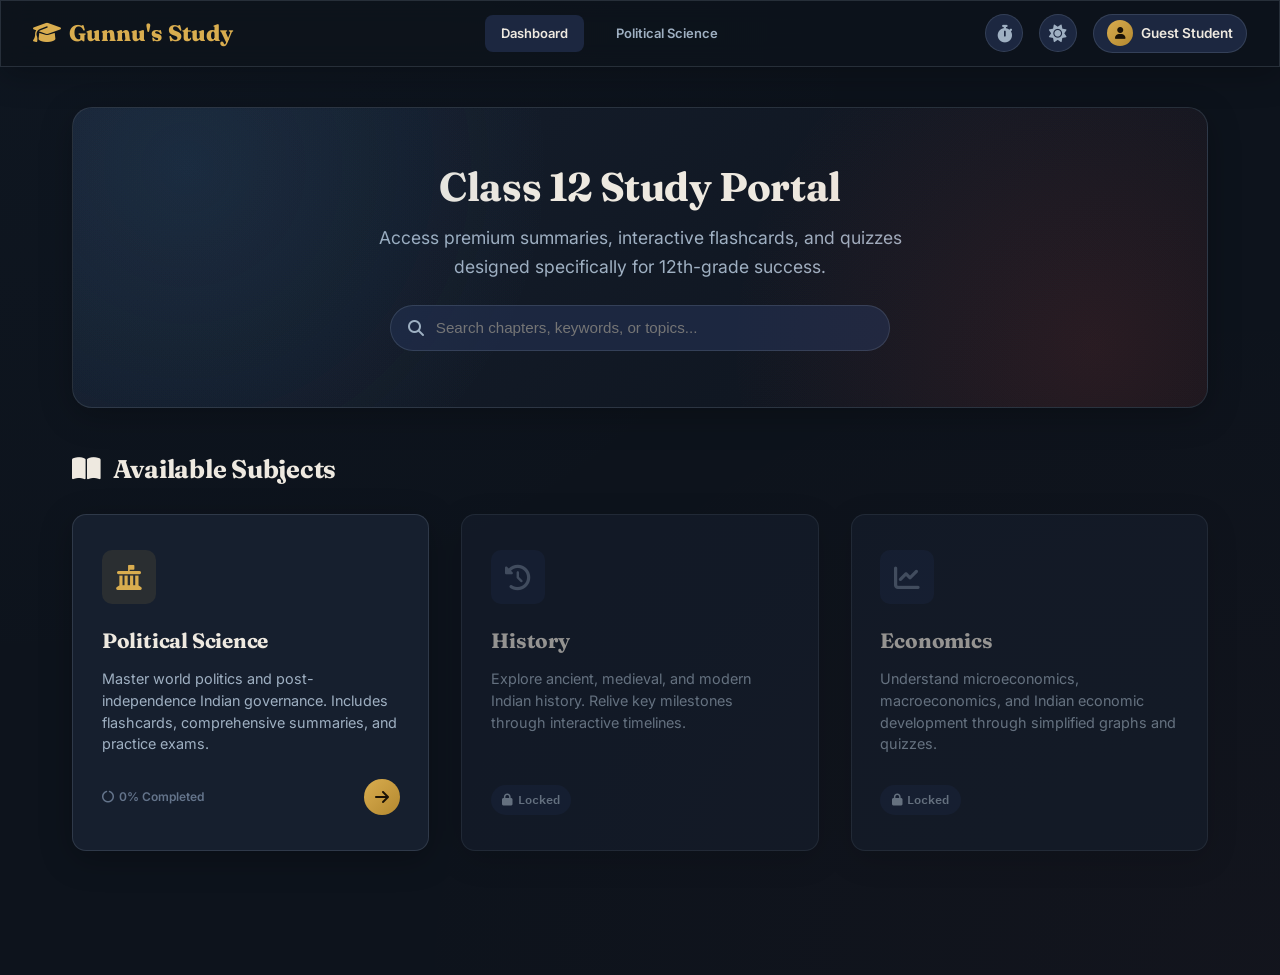
==== commit 3cb9fd5d: "Add efficiency features: Pomodoro Timer, Text-to-Speech narration, and clean PDF export styling" ====
--- a/index.html
+++ b/index.html
@@ -24,6 +24,16 @@
     </div>
 
     <div class="nav-controls">
+      <!-- Read Aloud (Speak) -->
+      <button class="btn-theme" id="btn-read-aloud" aria-label="Read Notes Aloud" style="display: none;">
+        <i class="fa-solid fa-volume-high"></i>
+      </button>
+      
+      <!-- Pomodoro Timer Toggle -->
+      <button class="btn-theme" id="btn-toggle-timer" aria-label="Toggle Pomodoro Timer">
+        <i class="fa-solid fa-stopwatch"></i>
+      </button>
+
       <!-- Dark/Light Theme Toggle -->
       <button class="btn-theme" id="theme-toggle" aria-label="Toggle theme">
         <i class="fa-solid fa-sun"></i>
@@ -180,10 +190,16 @@
                 <span class="chapter-number" id="study-chapter-number">Chapter 1</span>
                 <h2 class="study-title" id="study-chapter-title">The End of Bipolarity</h2>
               </div>
-              <button class="btn-complete-checkbox" id="btn-toggle-complete">
-                <i class="fa-regular fa-square" id="complete-icon"></i>
-                <span id="complete-text">Mark Completed</span>
-              </button>
+              <div style="display: flex; gap: 8px; align-items: center;">
+                <button class="btn-complete-checkbox" id="btn-print-pdf" aria-label="Export PDF">
+                  <i class="fa-solid fa-file-pdf"></i>
+                  <span>Export PDF</span>
+                </button>
+                <button class="btn-complete-checkbox" id="btn-toggle-complete">
+                  <i class="fa-regular fa-square" id="complete-icon"></i>
+                  <span id="complete-text">Mark Completed</span>
+                </button>
+              </div>
             </div>
 
             <!-- Tabs: Notes, Flashcards, Quiz -->
@@ -289,6 +305,20 @@
 
   </main>
 
+  <!-- Floating Pomodoro Timer Widget -->
+  <div id="pomodoro-widget" class="glass" style="display: none; position: fixed; bottom: 20px; right: 20px; z-index: 1000; width: 220px; padding: 15px; border-radius: 12px; border: 1px solid var(--border-color); text-align: center;">
+    <h5 style="margin: 0 0 5px 0; font-size: 13px; font-family: var(--font-mono); color: var(--accent-color); text-transform: uppercase;">Study Timer</h5>
+    <div id="timer-display" style="font-size: 28px; font-weight: 700; font-family: var(--font-mono); margin-bottom: 10px; color: var(--text-primary);">25:00</div>
+    <div style="display: flex; justify-content: center; gap: 8px; margin-bottom: 8px;">
+      <button id="btn-timer-play" class="btn-circle" style="width: 32px; height: 32px; font-size: 12px;"><i class="fa-solid fa-play"></i></button>
+      <button id="btn-timer-pause" class="btn-circle" style="width: 32px; height: 32px; font-size: 12px; display: none;"><i class="fa-solid fa-pause"></i></button>
+      <button id="btn-timer-reset" class="btn-circle" style="width: 32px; height: 32px; font-size: 12px;"><i class="fa-solid fa-rotate-left"></i></button>
+    </div>
+    <div style="display: flex; justify-content: space-around; font-size: 10px; font-family: var(--font-mono);">
+      <span id="timer-mode" style="color: var(--text-secondary);">Focus Session</span>
+    </div>
+  </div>
+
   <!-- Load data.js first, then app.js -->
   <script src="data.js"></script>
   <script src="app.js"></script>
--- a/style.css
+++ b/style.css
@@ -1524,3 +1524,70 @@
     flex-wrap: wrap;
   }
 }
+
+/* ---------- PRINT / PDF EXPORT STYLES ---------- */
+@media print {
+  body {
+    background: #ffffff !important;
+    color: #000000 !important;
+    font-size: 12pt;
+  }
+  .navbar,
+  .btn-back,
+  .chapter-sidebar,
+  .study-header,
+  #panel-flashcards,
+  #panel-quiz,
+  #pomodoro-widget,
+  .nav-controls,
+  .user-badge {
+    display: none !important;
+  }
+  .main-container {
+    margin-top: 0 !important;
+    padding: 0 !important;
+    max-width: 100% !important;
+  }
+  .study-workspace {
+    border: none !important;
+    background: transparent !important;
+    padding: 0 !important;
+    box-shadow: none !important;
+  }
+  .notes-container {
+    color: #000000 !important;
+  }
+  .notes-container h3 {
+    color: #000000 !important;
+    border-left-color: #000000 !important;
+  }
+  details.concept {
+    border: 1px solid #ccc !important;
+    background: transparent !important;
+    page-break-inside: avoid;
+  }
+  details.concept summary::after {
+    display: none;
+  }
+  .concept-body {
+    display: block !important;
+    color: #333 !important;
+  }
+  .timeline::before {
+    background: #000000 !important;
+  }
+  .t-item::before {
+    background: #000000 !important;
+    box-shadow: none !important;
+  }
+  .flow-box {
+    border-color: #000000 !important;
+    background: transparent !important;
+    color: #000000 !important;
+  }
+  .stat-card {
+    border-color: #ccc !important;
+    background: transparent !important;
+  }
+}
+
